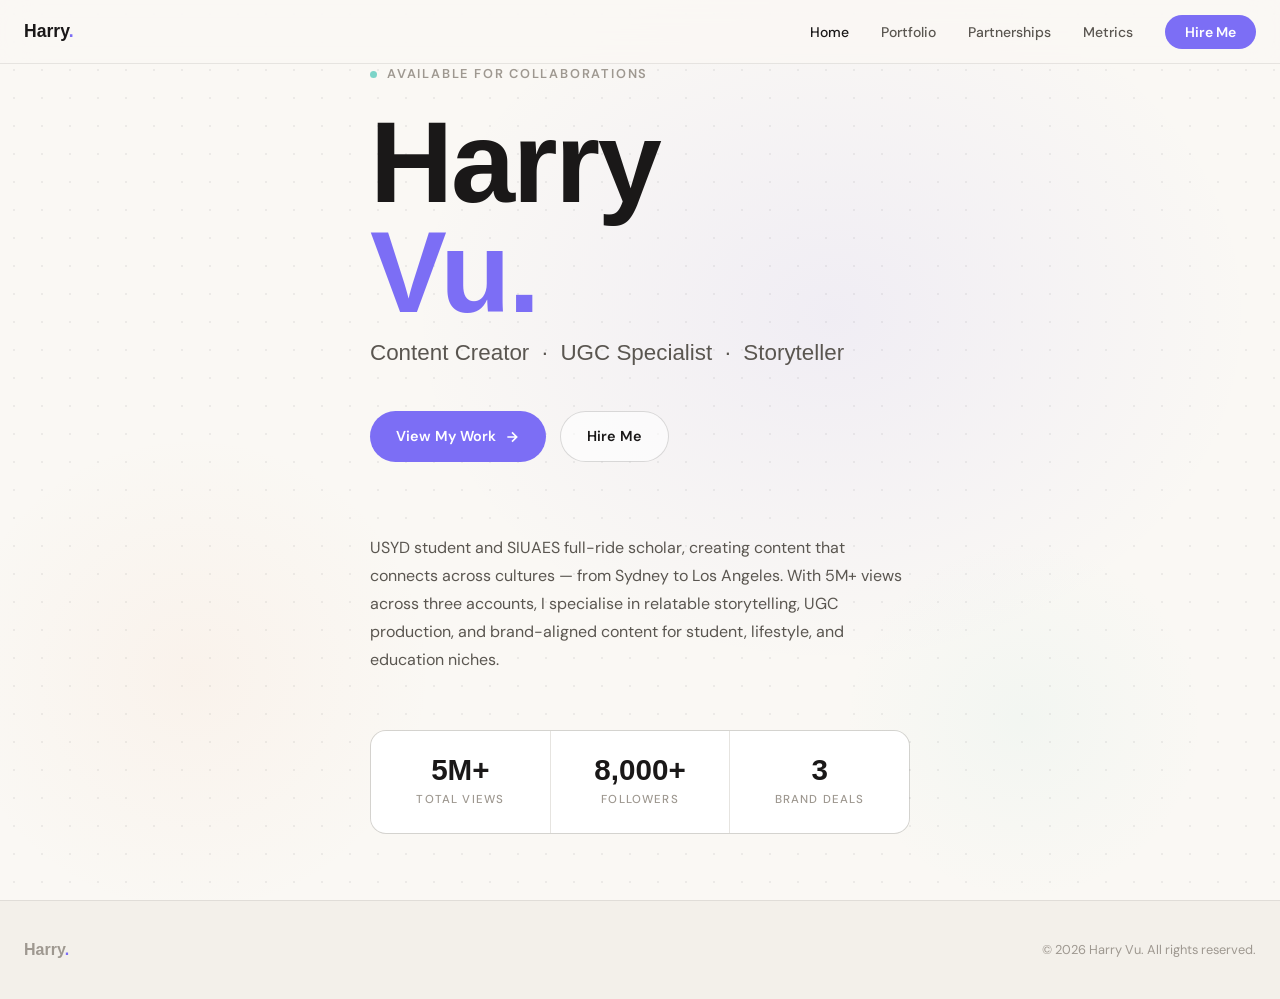
==== index.html @ 02a5958e "Update viewport meta tag for maximum scale" ====
<!DOCTYPE html>
<html lang="en">
<head>
  <meta charset="UTF-8" />
  <meta name="viewport" content="width=device-width, initial-scale=1.0, maximum-scale=1.0" />
  <title>Harry Vu — Content Creator & UGC Specialist</title>
  <meta name="description" content="Harry Vu: TikTok content creator, UGC specialist, and student-oriented community builder with 5M+ views." />
  <link rel="stylesheet" href="styles.css" />
</head>
<body>
  <nav class="nav">
    <div class="nav__inner">
      <a href="index.html" class="nav__logo">Harry<span>.</span></a>
      <ul class="nav__links">
        <li><a href="index.html">Home</a></li>
        <li><a href="portfolio.html">Portfolio</a></li>
        <li><a href="partnerships.html">Partnerships</a></li>
        <li><a href="metrics.html">Metrics</a></li>
        <li><a href="contact.html" class="nav__cta">Hire Me</a></li>
      </ul>
      <button class="nav__hamburger" aria-label="Menu"><span></span><span></span><span></span></button>
    </div>
  </nav>
  <div class="nav__mobile">
    <a href="index.html">Home</a><a href="portfolio.html">Portfolio</a>
    <a href="partnerships.html">Partnerships</a><a href="metrics.html">Metrics</a>
    <a href="contact.html">Hire Me →</a>
  </div>

  <section class="hero">
    <div class="hero__bg"></div>
    <div class="hero__content">
      <div class="hero__eyebrow fade-in">
        <span class="hero__eyebrow-dot"></span>
        Available for collaborations
      </div>
      <h1 class="hero__name fade-in delay-1">Harry<br><span>Vu.</span></h1>
      <p class="hero__tagline fade-in delay-2">Content Creator &nbsp;·&nbsp; UGC Specialist &nbsp;·&nbsp; Storyteller</p>
      <div class="hero__actions fade-in delay-3">
        <a href="portfolio.html" class="btn btn--primary">
          View My Work
          <svg width="16" height="16" viewBox="0 0 24 24" fill="none" stroke="currentColor" stroke-width="2.5"><path d="M5 12h14M12 5l7 7-7 7"/></svg>
        </a>
        <a href="contact.html" class="btn btn--ghost">Hire Me</a>
      </div>
      <p class="hero__bio fade-in delay-4">
        USYD student and SIUAES full-ride scholar, creating content that connects across cultures — from Sydney to Los Angeles. With 5M+ views across three accounts, I specialise in relatable storytelling, UGC production, and brand-aligned content for student, lifestyle, and education niches.
      </p>
      <div class="stats-strip fade-in delay-4">
        <div class="stat">
          <div class="stat__number" data-count="5" data-suffix="M+">5M+</div>
          <div class="stat__label">Total Views</div>
        </div>
        <div class="stat">
          <div class="stat__number" data-count="8000" data-suffix="+">8,000+</div>
          <div class="stat__label">Followers</div>
        </div>
        <div class="stat">
          <div class="stat__number" data-count="3" data-suffix="">3</div>
          <div class="stat__label">Brand Deals</div>
        </div>
      </div>
    </div>
  </section>

  <footer>
    <div class="footer__inner">
      <span class="footer__logo">Harry<span>.</span></span>
      <span class="footer__copy">© <span id="yr"></span> Harry Vu. All rights reserved.</span>
    </div>
  </footer>
  <script src="main.js"></script>
  <script>document.getElementById('yr').textContent = new Date().getFullYear();</script>
</body>
</html>
---- styles.css ----
/* ============================================
   HARRY VU PORTFOLIO — styles.css v2
   Light beige / pastel theme
   ============================================ */
@import url('https://fonts.googleapis.com/css2?family=Clash+Display:wght@400;500;600;700&family=DM+Sans:ital,wght@0,300;0,400;0,500;1,300&display=swap');

:root {
  --bg:           #faf8f4;
  --bg-2:         #f3f0ea;
  --bg-3:         #edeae2;
  --border:       rgba(0,0,0,0.08);
  --border-mid:   rgba(0,0,0,0.14);
  --accent:       #7c6ef5;
  --accent-dim:   rgba(124,110,245,0.10);
  --accent-2:     #f5a97c;
  --accent-3:     #7cd4c8;
  --text:         #1a1818;
  --text-mid:     #5a5650;
  --text-dim:     #9e9890;
  --white:        #ffffff;
  --font-display: 'Clash Display', sans-serif;
  --font-body:    'DM Sans', sans-serif;
  --nav-h:        64px;
  --max-w:        1400px;
  --section-py:   80px;
}

*, *::before, *::after { box-sizing: border-box; margin: 0; padding: 0; }
html { scroll-behavior: smooth; }
body {
  background: var(--bg);
  color: var(--text);
  font-family: var(--font-body);
  font-size: 17px;
  line-height: 1.6;
  -webkit-font-smoothing: antialiased;
}
img { display: block; max-width: 100%; }
a { color: inherit; text-decoration: none; }
button { cursor: pointer; border: none; background: none; font-family: inherit; }

/* NAV */
.nav {
  position: fixed; top: 0; left: 0; right: 0;
  height: var(--nav-h);
  background: rgba(250,248,244,0.88);
  backdrop-filter: blur(16px);
  -webkit-backdrop-filter: blur(16px);
  border-bottom: 1px solid var(--border);
  display: flex; align-items: center;
  z-index: 1000;
}
.nav__inner {
  width: 100%; max-width: var(--max-w);
  margin: 0 auto; padding: 0 24px;
  display: flex; align-items: center; justify-content: space-between;
}
.nav__logo { font-family: var(--font-display); font-weight: 700; font-size: 1.1rem; color: var(--text); }
.nav__logo span { color: var(--accent); }
.nav__links { display: flex; align-items: center; gap: 32px; list-style: none; }
.nav__links a { font-size: 0.875rem; font-weight: 500; color: var(--text-mid); transition: color 0.2s; }
.nav__links a:hover, .nav__links a.active { color: var(--text); }
.nav__cta {
  background: var(--accent) !important; color: var(--white) !important;
  padding: 8px 20px; border-radius: 100px; font-weight: 600 !important; font-size: 0.875rem;
  transition: opacity 0.2s !important;
}
.nav__cta:hover { opacity: 0.85; }
.nav__hamburger { display: none; flex-direction: column; gap: 5px; padding: 4px; }
.nav__hamburger span { display: block; width: 22px; height: 2px; background: var(--text); border-radius: 2px; transition: 0.3s; }
.nav__mobile {
  display: none; position: fixed; top: var(--nav-h); left: 0; right: 0;
  background: var(--bg-2); border-bottom: 1px solid var(--border);
  padding: 20px 24px; flex-direction: column; gap: 16px; z-index: 999;
}
.nav__mobile.open { display: flex; }
.nav__mobile a { font-size: 1rem; font-weight: 500; color: var(--text-mid); padding: 6px 0; border-bottom: 1px solid var(--border); }
.nav__mobile a:last-child { border-bottom: none; }

/* UTILITIES */
.container { max-width: var(--max-w); margin: 0 auto; padding: 0 24px; }
.section { padding: var(--section-py) 0; }
.section--alt { background: var(--bg-2); }
.label {
  display: inline-flex; align-items: center; gap: 8px;
  font-size: 0.75rem; font-weight: 600; letter-spacing: 0.12em; text-transform: uppercase;
  color: var(--accent); margin-bottom: 16px;
}
.label::before { content: ''; display: block; width: 20px; height: 1px; background: var(--accent); }
.section-title { font-family: var(--font-display); font-size: clamp(2rem,4vw,3rem); font-weight: 700; line-height: 1.1; color: var(--text); margin-bottom: 16px; }
.section-sub { font-size: 1rem; color: var(--text-mid); max-width: 540px; margin-bottom: 56px; }
.fade-in { opacity: 0; transform: translateY(24px); transition: opacity 0.55s ease, transform 0.55s ease; }
.fade-in.visible { opacity: 1; transform: translateY(0); }
.fade-in.delay-1 { transition-delay: 0.1s; }
.fade-in.delay-2 { transition-delay: 0.2s; }
.fade-in.delay-3 { transition-delay: 0.3s; }
.fade-in.delay-4 { transition-delay: 0.4s; }

/* HERO */
.hero { min-height: 100vh; display: flex; flex-direction: column; justify-content: flex-start; padding-top: var(--nav-h); position: relative; overflow: hidden; }
.hero__bg {
  position: absolute; inset: 0; pointer-events: none;
  background:
    radial-gradient(ellipse 600px 500px at 65% 35%, rgba(124,110,245,0.08) 0%, transparent 70%),
    radial-gradient(ellipse 400px 400px at 15% 75%, rgba(245,169,124,0.07) 0%, transparent 60%),
    radial-gradient(ellipse 300px 300px at 80% 80%, rgba(124,212,200,0.06) 0%, transparent 60%);
}
.hero__bg::after {
  content: ''; position: absolute; inset: 0;
  background-image: radial-gradient(circle, rgba(0,0,0,0.055) 1px, transparent 1px);
  background-size: 28px 28px;
}
.hero__content { position: relative; z-index: 1; max-width: var(--max-w); margin: 0 auto; padding: 0 24px; }
.hero__eyebrow { display: flex; align-items: center; gap: 10px; font-size: 0.8rem; font-weight: 600; letter-spacing: 0.14em; text-transform: uppercase; color: var(--text-dim); margin-bottom: 24px; }
.hero__eyebrow-dot { width: 7px; height: 7px; border-radius: 50%; background: var(--accent-3); animation: pulse 2s ease-in-out infinite; }
@keyframes pulse { 0%,100%{box-shadow:0 0 0 0 rgba(124,212,200,0.5)} 50%{box-shadow:0 0 0 8px rgba(124,212,200,0)} }
.hero__name { font-family: var(--font-display); font-size: clamp(3.5rem,9vw,8rem); font-weight: 700; line-height: 0.95; color: var(--text); letter-spacing: -0.02em; margin-bottom: 8px; }
.hero__name span { color: var(--accent); }
.hero__tagline { font-family: var(--font-display); font-size: clamp(1rem,2.5vw,1.4rem); font-weight: 400; color: var(--text-mid); margin-bottom: 40px; }
.hero__actions { display: flex; flex-wrap: wrap; gap: 14px; margin-bottom: 72px; }
.btn { display: inline-flex; align-items: center; gap: 8px; padding: 13px 26px; border-radius: 100px; font-size: 0.9rem; font-weight: 600; transition: all 0.2s; }
.btn--primary { background: var(--accent); color: var(--white); }
.btn--primary:hover { opacity: 0.88; transform: translateY(-1px); }
.btn--ghost { border: 1.5px solid var(--border-mid); color: var(--text); background: rgba(255,255,255,0.6); }
.btn--ghost:hover { border-color: var(--accent); color: var(--accent); background: var(--accent-dim); }
.hero__bio { max-width: 540px; font-size: 1rem; color: var(--text-mid); line-height: 1.75; margin-bottom: 56px; }
.stats-strip { display: flex; flex-wrap: wrap; gap: 1px; background: var(--border); border: 1px solid var(--border); border-radius: 16px; overflow: hidden; max-width: 580px; }
.stat { flex: 1; min-width: 140px; background: var(--white); padding: 24px 28px; text-align: center; }
.stat__number { font-family: var(--font-display); font-size: 1.85rem; font-weight: 700; color: var(--text); line-height: 1; margin-bottom: 6px; }
.stat__label { font-size: 0.72rem; font-weight: 500; text-transform: uppercase; letter-spacing: 0.1em; color: var(--text-dim); }

/* PORTFOLIO */
.filter-bar { margin-bottom: 40px; }
.filter-group { margin-bottom: 16px; }
.filter-group__label { font-size: 0.7rem; font-weight: 600; text-transform: uppercase; letter-spacing: 0.12em; color: var(--text-dim); margin-bottom: 10px; }
.filter-tabs { display: flex; flex-wrap: wrap; gap: 8px; }
.filter-tab { padding: 7px 16px; border-radius: 100px; font-size: 0.8rem; font-weight: 500; border: 1.5px solid var(--border-mid); color: var(--text-mid); background: var(--white); transition: all 0.2s; cursor: pointer; }
.filter-tab:hover { border-color: var(--accent); color: var(--accent); }
.filter-tab.active { background: var(--accent); color: var(--white); border-color: var(--accent); font-weight: 600; }
.video-grid { display: grid; grid-template-columns: repeat(auto-fill, minmax(200px, 1fr)); gap: 20px; }
.video-card { border-radius: 14px; overflow: hidden; border: 1px solid var(--border); background: var(--white); transition: transform 0.25s, box-shadow 0.25s; cursor: pointer; }
.video-card:hover { transform: translateY(-4px); box-shadow: 0 12px 32px rgba(0,0,0,0.09); }
.video-card__thumb { position: relative; padding-top: 177.78%; background: var(--bg-3); overflow: hidden; }
.video-card__thumb img { position: absolute; inset: 0; width: 100%; height: 100%; object-fit: cover; }
.video-card__thumb-placeholder { position: absolute; inset: 0; display: flex; flex-direction: column; align-items: center; justify-content: center; gap: 8px; background: linear-gradient(160deg, var(--bg-2) 0%, var(--bg-3) 100%); color: var(--text-dim); font-size: 0.75rem; text-align: center; padding: 16px; }
.video-card__thumb-placeholder svg { width: 28px; height: 28px; opacity: 0.3; }
.video-card__play { position: absolute; inset: 0; display: flex; align-items: center; justify-content: center; background: rgba(0,0,0,0); transition: background 0.2s; }
.video-card:hover .video-card__play { background: rgba(0,0,0,0.22); }
.video-card__play-btn { width: 44px; height: 44px; border-radius: 50%; background: rgba(255,255,255,0.95); display: flex; align-items: center; justify-content: center; opacity: 0; transform: scale(0.8); transition: opacity 0.2s, transform 0.2s; }
.video-card:hover .video-card__play-btn { opacity: 1; transform: scale(1); }
.video-card__play-btn svg { width: 16px; height: 16px; margin-left: 2px; }
.video-card__info { padding: 14px 14px 4px; }
.video-card__title { font-size: 0.875rem; font-weight: 600; color: var(--text); margin-bottom: 10px; line-height: 1.35; }
.video-card__tags { display: flex; flex-wrap: wrap; gap: 6px; }
.tag { font-size: 0.65rem; font-weight: 600; letter-spacing: 0.05em; text-transform: uppercase; padding: 3px 8px; border-radius: 100px; }
.tag--format { background: var(--accent-dim); color: var(--accent); }
.tag--niche { background: rgba(124,212,200,0.18); color: #2e7a72; }
.video-card__watch { display: block; margin: 12px 14px 14px; padding: 9px; border: 1.5px solid var(--border-mid); border-radius: 100px; font-size: 0.8rem; font-weight: 600; color: var(--text-mid); text-align: center; transition: all 0.2s; }
.video-card__watch:hover { border-color: var(--accent); color: var(--accent); background: var(--accent-dim); }

/* PARTNERSHIPS */
.partner-cards { display: grid; grid-template-columns: repeat(auto-fill, minmax(280px, 1fr)); gap: 20px; margin-bottom: 64px; }
.partner-card { background: var(--white); border: 1px solid var(--border); border-radius: 14px; padding: 28px; transition: box-shadow 0.2s; }
.partner-card:hover { box-shadow: 0 8px 24px rgba(0,0,0,0.07); }
.partner-card__logo { width: 60px; height: 60px; border-radius: 12px; background: var(--bg-2); border: 1px solid var(--border); display: flex; align-items: center; justify-content: center; margin-bottom: 20px; overflow: hidden; }
.partner-card__logo img { width: 100%; height: 100%; object-fit: contain; padding: 6px; }
.partner-card__name { font-family: var(--font-display); font-size: 1.15rem; font-weight: 700; color: var(--text); margin-bottom: 6px; }
.partner-card__type { font-size: 0.72rem; font-weight: 600; letter-spacing: 0.1em; text-transform: uppercase; color: var(--accent); margin-bottom: 12px; }
.partner-card__desc { font-size: 0.875rem; color: var(--text-mid); line-height: 1.6; }
.featured-partnership { border: 1.5px solid rgba(124,110,245,0.22); border-radius: 18px; background: linear-gradient(135deg, rgba(124,110,245,0.05) 0%, var(--white) 55%); padding: 48px; position: relative; overflow: hidden; }
.featured-partnership::before { content: ''; position: absolute; top: -80px; right: -80px; width: 300px; height: 300px; border-radius: 50%; background: radial-gradient(circle, rgba(245,169,124,0.1) 0%, transparent 70%); pointer-events: none; }
.featured-badge { display: inline-flex; align-items: center; gap: 6px; font-size: 0.7rem; font-weight: 700; letter-spacing: 0.12em; text-transform: uppercase; color: var(--accent); background: var(--accent-dim); border: 1px solid rgba(124,110,245,0.2); padding: 5px 14px; border-radius: 100px; margin-bottom: 24px; }
.featured-partnership__logo { width: 80px; height: 80px; border-radius: 16px; background: var(--bg-2); border: 1px solid var(--border); display: flex; align-items: center; justify-content: center; margin-bottom: 24px; overflow: hidden; }
.featured-partnership__logo img { width: 100%; height: 100%; object-fit: contain; padding: 8px; }
.featured-partnership__name { font-family: var(--font-display); font-size: 2rem; font-weight: 700; color: var(--text); margin-bottom: 6px; }
.featured-partnership__duration { font-size: 0.78rem; color: var(--text-dim); font-weight: 500; text-transform: uppercase; letter-spacing: 0.1em; margin-bottom: 20px; }
.featured-partnership__desc { font-size: 1rem; color: var(--text-mid); line-height: 1.72; max-width: 580px; margin-bottom: 36px; }
.featured-stats { display: flex; flex-wrap: wrap; gap: 16px; }
.featured-stat { background: var(--bg-2); border: 1px solid var(--border); border-radius: 12px; padding: 18px 24px; min-width: 140px; }
.featured-stat__val { font-family: var(--font-display); font-size: 1.5rem; font-weight: 700; color: var(--accent); margin-bottom: 4px; }
.featured-stat__label { font-size: 0.72rem; color: var(--text-dim); text-transform: uppercase; letter-spacing: 0.08em; }

/* METRICS */
.headline-stats { display: flex; flex-wrap: wrap; gap: 2px; background: var(--border); border: 1px solid var(--border); border-radius: 16px; overflow: hidden; margin-bottom: 56px; }
.headline-stat { flex: 1; min-width: 200px; background: var(--white); padding: 40px 36px; text-align: center; }
.headline-stat__num { font-family: var(--font-display); font-size: clamp(2.5rem,6vw,4.2rem); font-weight: 700; color: var(--text); line-height: 1; margin-bottom: 10px; }
.headline-stat__num.accent { color: var(--accent); }
.headline-stat__label { font-size: 0.78rem; font-weight: 500; text-transform: uppercase; letter-spacing: 0.12em; color: var(--text-dim); }
.metrics-grid { display: grid; grid-template-columns: repeat(auto-fill, minmax(220px, 1fr)); gap: 16px; margin-bottom: 56px; }
.metric-card { background: var(--white); border: 1px solid var(--border); border-radius: 14px; padding: 24px; }
.metric-card__icon { width: 36px; height: 36px; border-radius: 10px; background: var(--accent-dim); display: flex; align-items: center; justify-content: center; margin-bottom: 16px; font-size: 1rem; }
.metric-card__val { font-family: var(--font-display); font-size: 1.45rem; font-weight: 700; color: var(--text); margin-bottom: 4px; }
.metric-card__label { font-size: 0.78rem; color: var(--text-dim); text-transform: uppercase; letter-spacing: 0.08em; }
.perf-title { font-family: var(--font-display); font-size: 1.2rem; font-weight: 700; color: var(--text); margin-bottom: 28px; }
.perf-bars { display: flex; flex-direction: column; gap: 20px; }
.perf-bar-row { display: grid; grid-template-columns: 180px 1fr 60px; align-items: center; gap: 16px; }
.perf-bar-label { font-size: 0.875rem; color: var(--text-mid); font-weight: 500; }
.perf-bar-track { height: 7px; background: var(--bg-3); border-radius: 100px; overflow: hidden; }
.perf-bar-fill { height: 100%; background: linear-gradient(90deg, var(--accent), var(--accent-3)); border-radius: 100px; width: 0; transition: width 1s cubic-bezier(0.4,0,0.2,1); }
.perf-bar-pct { font-size: 0.8rem; font-weight: 600; color: var(--text-mid); text-align: right; }

/* CONTACT */
.contact-grid { display: grid; grid-template-columns: 1fr 1fr; gap: 80px; align-items: start; }
.contact-cta { font-size: 1rem; color: var(--text-mid); line-height: 1.7; margin-bottom: 40px; }
.contact-links { display: flex; flex-direction: column; gap: 12px; }
.contact-link { display: flex; align-items: center; gap: 14px; padding: 16px 20px; border: 1px solid var(--border); border-radius: 12px; background: var(--white); transition: box-shadow 0.2s, border-color 0.2s; }
.contact-link:hover { border-color: var(--accent); box-shadow: 0 4px 16px rgba(124,110,245,0.1); }
.contact-link__icon { width: 36px; height: 36px; border-radius: 10px; background: var(--accent-dim); display: flex; align-items: center; justify-content: center; flex-shrink: 0; font-size: 1rem; }
.contact-link__text { flex: 1; }
.contact-link__platform { font-size: 0.7rem; font-weight: 600; text-transform: uppercase; letter-spacing: 0.1em; color: var(--text-dim); margin-bottom: 2px; }
.contact-link__value { font-size: 0.875rem; font-weight: 500; color: var(--text); }
.contact-link__arrow { color: var(--text-dim); font-size: 1rem; }
.contact-form { display: flex; flex-direction: column; gap: 16px; }
.form-field { display: flex; flex-direction: column; gap: 6px; }
.form-field label { font-size: 0.72rem; font-weight: 600; text-transform: uppercase; letter-spacing: 0.1em; color: var(--text-dim); }
.form-field input, .form-field textarea { background: var(--white); border: 1.5px solid var(--border-mid); border-radius: 10px; padding: 12px 16px; font-family: var(--font-body); font-size: 0.9rem; color: var(--text); transition: border-color 0.2s, box-shadow 0.2s; resize: none; outline: none; }
.form-field input::placeholder, .form-field textarea::placeholder { color: var(--text-dim); }
.form-field input:focus, .form-field textarea:focus { border-color: var(--accent); box-shadow: 0 0 0 3px var(--accent-dim); }
.form-field textarea { height: 130px; }
.form-submit { padding: 14px 28px; background: var(--accent); color: var(--white); border-radius: 100px; font-size: 0.9rem; font-weight: 700; transition: opacity 0.2s, transform 0.2s; }
.form-submit:hover { opacity: 0.88; transform: translateY(-1px); }
.form-success { display: none; background: rgba(124,212,200,0.15); border: 1px solid rgba(124,212,200,0.4); border-radius: 10px; padding: 14px 18px; font-size: 0.875rem; color: #2a7a72; font-weight: 500; }
.form-success.visible { display: block; }

/* FOOTER */
footer { background: var(--bg-2); border-top: 1px solid var(--border); padding: 36px 0; }
.footer__inner { max-width: var(--max-w); margin: 0 auto; padding: 0 24px; display: flex; align-items: center; justify-content: space-between; flex-wrap: wrap; gap: 16px; }
.footer__logo { font-family: var(--font-display); font-size: 1rem; font-weight: 700; color: var(--text-dim); }
.footer__logo span { color: var(--accent); }
.footer__copy { font-size: 0.8rem; color: var(--text-dim); }

/* RESPONSIVE */
@media (max-width: 768px) {
  :root { --section-py: 60px; }
  .nav__links { display: none; }
  .nav__hamburger { display: flex; }
  .hero__name { font-size: clamp(2.8rem,14vw,5rem); }
  .stats-strip { max-width: 100%; }
  .stat { min-width: 0; padding: 18px 16px; }
  .stat__number { font-size: 1.5rem; }
  .contact-grid { grid-template-columns: 1fr; gap: 48px; }
  .perf-bar-row { grid-template-columns: 1fr; gap: 8px; }
  .featured-partnership { padding: 28px 22px; }
  .headline-stat { min-width: 160px; padding: 28px 20px; }
  .footer__inner { flex-direction: column; text-align: center; }
}
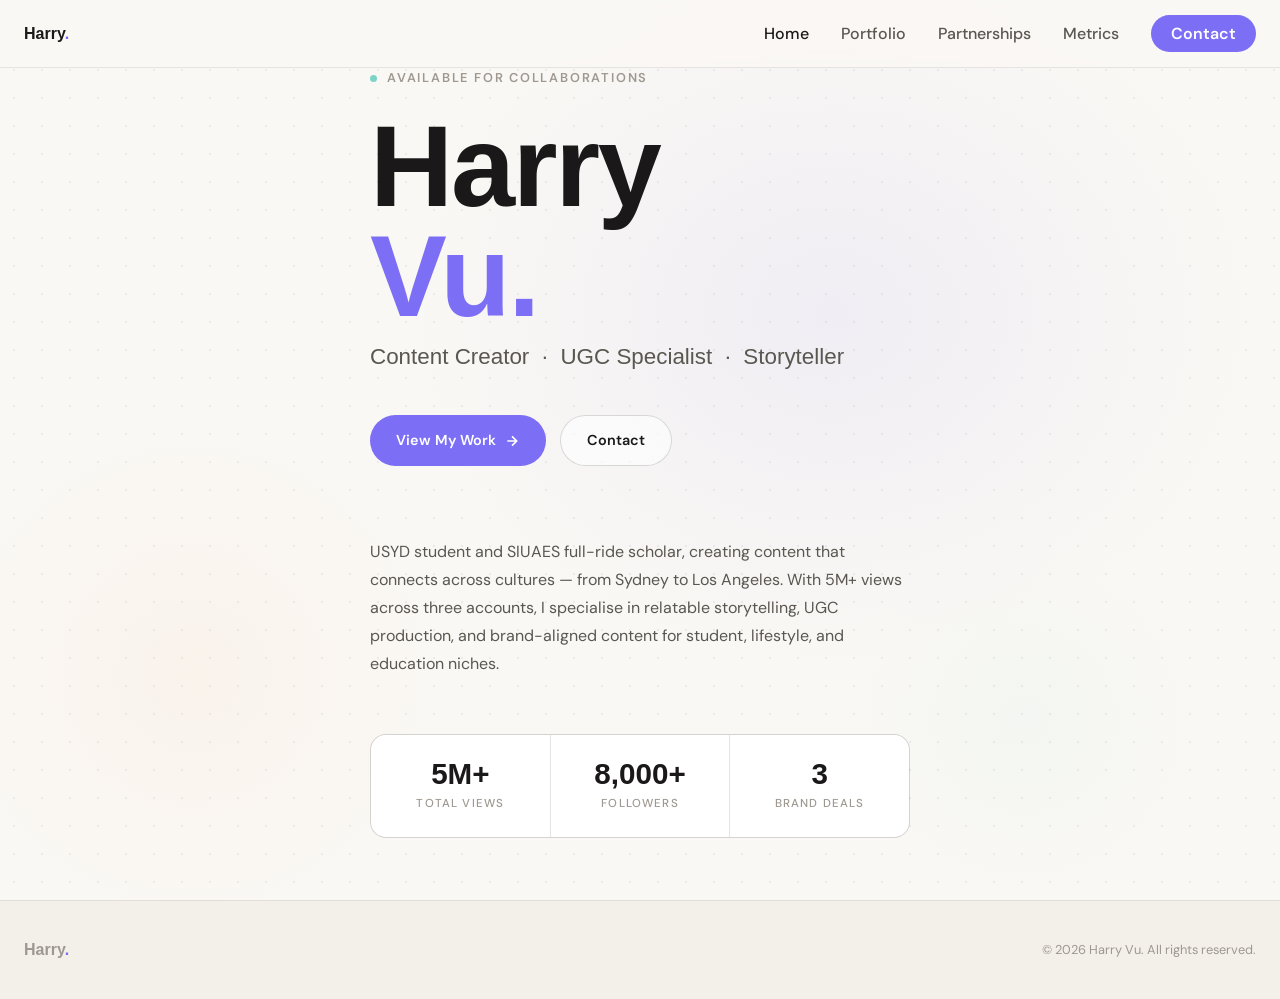
==== commit 0454b52f: "Add files via upload" ====
--- a/index.html
+++ b/index.html
@@ -2,7 +2,7 @@
 <html lang="en">
 <head>
   <meta charset="UTF-8" />
-  <meta name="viewport" content="width=device-width, initial-scale=1.0, maximum-scale=1.0" />
+  <meta name="viewport" content="width=device-width, initial-scale=1.0" />
   <title>Harry Vu — Content Creator & UGC Specialist</title>
   <meta name="description" content="Harry Vu: TikTok content creator, UGC specialist, and student-oriented community builder with 5M+ views." />
   <link rel="stylesheet" href="styles.css" />
@@ -16,7 +16,7 @@
         <li><a href="portfolio.html">Portfolio</a></li>
         <li><a href="partnerships.html">Partnerships</a></li>
         <li><a href="metrics.html">Metrics</a></li>
-        <li><a href="contact.html" class="nav__cta">Hire Me</a></li>
+        <li><a href="contact.html" class="nav__cta">Contact</a></li>
       </ul>
       <button class="nav__hamburger" aria-label="Menu"><span></span><span></span><span></span></button>
     </div>
@@ -24,7 +24,7 @@
   <div class="nav__mobile">
     <a href="index.html">Home</a><a href="portfolio.html">Portfolio</a>
     <a href="partnerships.html">Partnerships</a><a href="metrics.html">Metrics</a>
-    <a href="contact.html">Hire Me →</a>
+    <a href="contact.html">Contact →</a>
   </div>
 
   <section class="hero">
@@ -41,7 +41,7 @@
           View My Work
           <svg width="16" height="16" viewBox="0 0 24 24" fill="none" stroke="currentColor" stroke-width="2.5"><path d="M5 12h14M12 5l7 7-7 7"/></svg>
         </a>
-        <a href="contact.html" class="btn btn--ghost">Hire Me</a>
+        <a href="contact.html" class="btn btn--ghost">Contact</a>
       </div>
       <p class="hero__bio fade-in delay-4">
         USYD student and SIUAES full-ride scholar, creating content that connects across cultures — from Sydney to Los Angeles. With 5M+ views across three accounts, I specialise in relatable storytelling, UGC production, and brand-aligned content for student, lifestyle, and education niches.
--- a/styles.css
+++ b/styles.css
@@ -20,8 +20,8 @@
   --white:        #ffffff;
   --font-display: 'Clash Display', sans-serif;
   --font-body:    'DM Sans', sans-serif;
-  --nav-h:        64px;
-  --max-w:        1400px;
+  --nav-h:        68px;
+  --max-w:        1600px;
   --section-py:   80px;
 }
 
@@ -55,14 +55,14 @@
   margin: 0 auto; padding: 0 24px;
   display: flex; align-items: center; justify-content: space-between;
 }
-.nav__logo { font-family: var(--font-display); font-weight: 700; font-size: 1.1rem; color: var(--text); }
+.nav__logo { font-family: var(--font-display); font-weight: 700; font-size: 1rem; color: var(--text); }
 .nav__logo span { color: var(--accent); }
 .nav__links { display: flex; align-items: center; gap: 32px; list-style: none; }
-.nav__links a { font-size: 0.875rem; font-weight: 500; color: var(--text-mid); transition: color 0.2s; }
+.nav__links a { font-size: 1rem; font-weight: 500; color: var(--text-mid); transition: color 0.2s; }
 .nav__links a:hover, .nav__links a.active { color: var(--text); }
 .nav__cta {
   background: var(--accent) !important; color: var(--white) !important;
-  padding: 8px 20px; border-radius: 100px; font-weight: 600 !important; font-size: 0.875rem;
+  padding: 8px 20px; border-radius: 100px; font-weight: 600 !important; font-size: 1rem;
   transition: opacity 0.2s !important;
 }
 .nav__cta:hover { opacity: 0.85; }
@@ -78,7 +78,7 @@
 .nav__mobile a:last-child { border-bottom: none; }
 
 /* UTILITIES */
-.container { max-width: var(--max-w); margin: 0 auto; padding: 0 24px; }
+.container { max-width: var(--max-w); margin: 0 auto; padding: 0 48px; }
 .section { padding: var(--section-py) 0; }
 .section--alt { background: var(--bg-2); }
 .label {
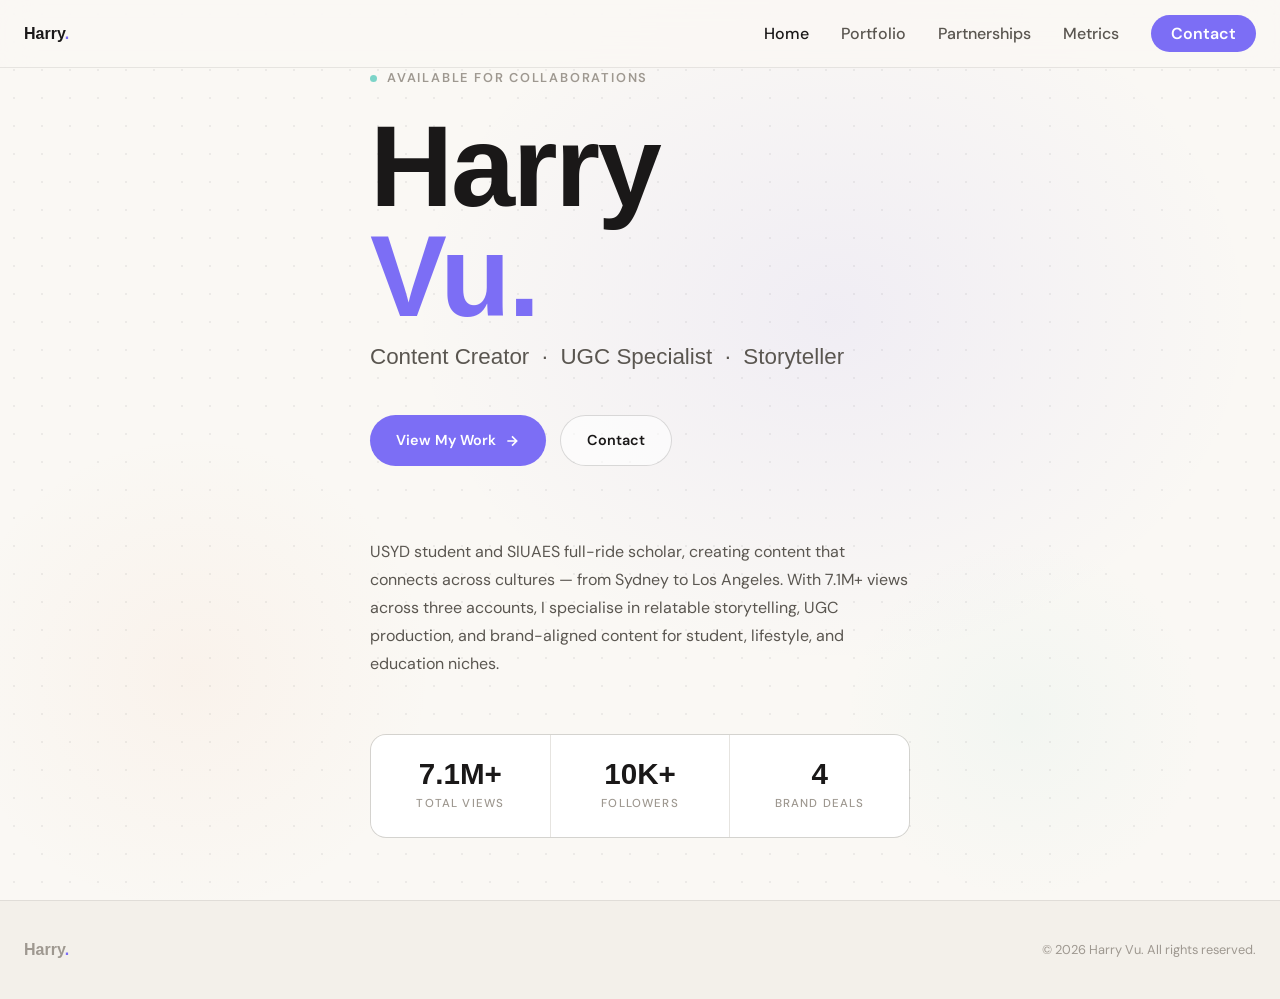
==== commit d20ec46f: "Add files via upload" ====
--- a/index.html
+++ b/index.html
@@ -44,19 +44,19 @@
         <a href="contact.html" class="btn btn--ghost">Contact</a>
       </div>
       <p class="hero__bio fade-in delay-4">
-        USYD student and SIUAES full-ride scholar, creating content that connects across cultures — from Sydney to Los Angeles. With 5M+ views across three accounts, I specialise in relatable storytelling, UGC production, and brand-aligned content for student, lifestyle, and education niches.
+        USYD student and SIUAES full-ride scholar, creating content that connects across cultures — from Sydney to Los Angeles. With 7.1M+ views across three accounts, I specialise in relatable storytelling, UGC production, and brand-aligned content for student, lifestyle, and education niches.
       </p>
       <div class="stats-strip fade-in delay-4">
         <div class="stat">
-          <div class="stat__number" data-count="5" data-suffix="M+">5M+</div>
+          <div class="stat__number" data-count="7.1" data-suffix="M+">7.1M+</div>
           <div class="stat__label">Total Views</div>
         </div>
         <div class="stat">
-          <div class="stat__number" data-count="8000" data-suffix="+">8,000+</div>
+          <div class="stat__number" data-count="10" data-suffix="K+">10K+</div>
           <div class="stat__label">Followers</div>
         </div>
         <div class="stat">
-          <div class="stat__number" data-count="3" data-suffix="">3</div>
+          <div class="stat__number" data-count="4" data-suffix="">4</div>
           <div class="stat__label">Brand Deals</div>
         </div>
       </div>
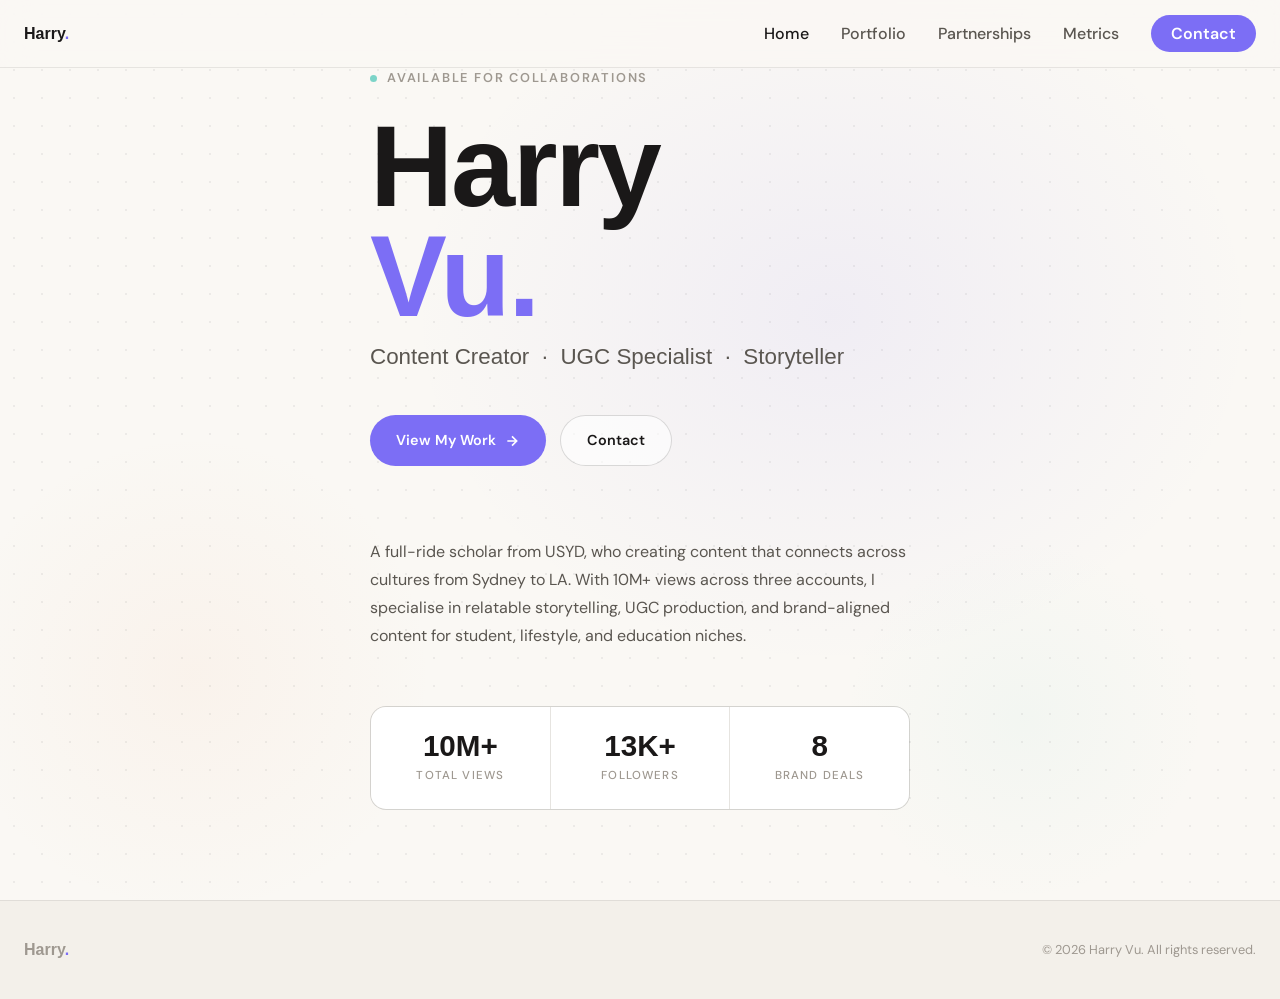
==== commit 09308d9e: "Revise bio and update view, follower, and deal counts Updated bio and statistics to reflect new achi" ====
--- a/index.html
+++ b/index.html
@@ -44,19 +44,19 @@
         <a href="contact.html" class="btn btn--ghost">Contact</a>
       </div>
       <p class="hero__bio fade-in delay-4">
-        USYD student and SIUAES full-ride scholar, creating content that connects across cultures — from Sydney to Los Angeles. With 7.1M+ views across three accounts, I specialise in relatable storytelling, UGC production, and brand-aligned content for student, lifestyle, and education niches.
+        A full-ride scholar from USYD, who creating content that connects across cultures from Sydney to LA. With 10M+ views across three accounts, I specialise in relatable storytelling, UGC production, and brand-aligned content for student, lifestyle, and education niches.
       </p>
       <div class="stats-strip fade-in delay-4">
         <div class="stat">
-          <div class="stat__number" data-count="7.1" data-suffix="M+">7.1M+</div>
+          <div class="stat__number" data-count="10" data-suffix="M+">10M+</div>
           <div class="stat__label">Total Views</div>
         </div>
         <div class="stat">
-          <div class="stat__number" data-count="10" data-suffix="K+">10K+</div>
+          <div class="stat__number" data-count="13" data-suffix="K+">13K+</div>
           <div class="stat__label">Followers</div>
         </div>
         <div class="stat">
-          <div class="stat__number" data-count="4" data-suffix="">4</div>
+          <div class="stat__number" data-count="8" data-suffix="">4</div>
           <div class="stat__label">Brand Deals</div>
         </div>
       </div>
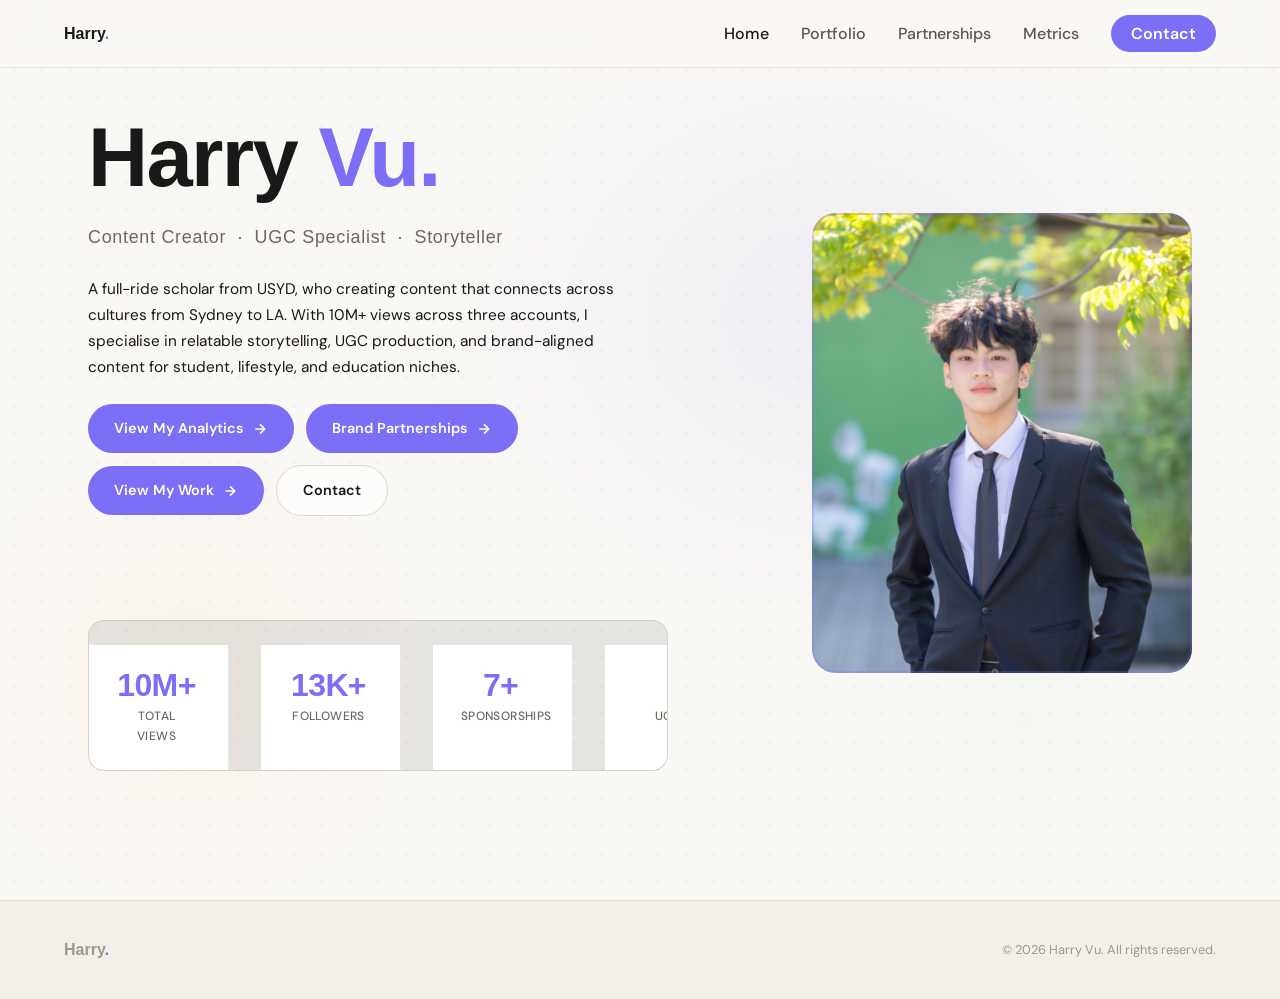
==== commit 4ea25a37: "Add files via upload" ====
--- a/index.html
+++ b/index.html
@@ -1,51 +1,302 @@
 <!DOCTYPE html>
 <html lang="en">
 <head>
-  <meta charset="UTF-8" />
-  <meta name="viewport" content="width=device-width, initial-scale=1.0" />
-  <title>Harry Vu — Content Creator & UGC Specialist</title>
-  <meta name="description" content="Harry Vu: TikTok content creator, UGC specialist, and student-oriented community builder with 5M+ views." />
-  <link rel="stylesheet" href="styles.css" />
+<meta charset="UTF-8" />
+<meta name="viewport" content="width=device-width, initial-scale=1.0" />
+<title>Harry Vu — Content Creator & UGC Specialist</title>
+<meta name="description" content="Harry Vu: TikTok & Instagram content creator, UGC specialist, and student-oriented community builder with 10M+ views." />
+<link rel="stylesheet" href="styles.css" />
+<style>
+  /* ─── LAYOUT OVERRIDES: wider, breathes horizontally ─── */
+  :root {
+    --max-w: 1280px;
+    --hero-pad: 0 5vw;
+  }
+
+  .nav__inner {
+    max-width: var(--max-w);
+    padding: 0 5vw;
+  }
+
+  /* ─── HERO: two-column split ─── */
+  .hero {
+    min-height: 100svh;
+    display: flex;
+    align-items: center;
+    padding: calc(var(--nav-h) + 3rem) 5vw 4rem;
+    box-sizing: border-box;
+  }
+
+  .hero__content {
+    max-width: var(--max-w);
+    margin: 0 auto;
+    width: 100%;
+    display: grid;
+    grid-template-columns: 1fr 420px;
+    grid-template-rows: auto;
+    column-gap: 6rem;
+    align-items: center;
+  }
+
+  /* Left column spans all rows */
+  .hero__left {
+    display: flex;
+    flex-direction: column;
+    gap: 1.5rem;
+  }
+
+  /* Right column: photo */
+  .hero__photo-col {
+    grid-row: 1 / span 4;
+    grid-column: 2;
+    display: flex;
+    align-items: center;
+    justify-content: flex-end;
+  }
+
+  .hero__photo-wrap {
+    position: relative;
+    width: 380px;
+    height: 460px;
+    border-radius: 24px;
+    overflow: hidden;
+    flex-shrink: 0;
+  }
+
+  .hero__photo-wrap img {
+    width: 100%;
+    height: 100%;
+    object-fit: cover;
+    object-position: top center;
+    display: block;
+  }
+
+  /* Subtle accent border glow */
+  .hero__photo-wrap::after {
+    content: '';
+    position: absolute;
+    inset: 0;
+    border-radius: 24px;
+    box-shadow: inset 0 0 0 2px rgba(124,110,245,0.25);
+    pointer-events: none;
+  }
+
+  /* Decorative accent blob behind photo */
+  .hero__photo-blob {
+    position: absolute;
+    width: 320px;
+    height: 320px;
+    background: radial-gradient(circle, rgba(124,110,245,0.18) 0%, transparent 70%);
+    border-radius: 50%;
+    top: 50%;
+    left: 50%;
+    transform: translate(-60%, -50%);
+    z-index: -1;
+    pointer-events: none;
+  }
+
+  /* ─── NAME ─── */
+  .hero__name {
+    font-size: clamp(3.8rem, 6.5vw, 7rem);
+    line-height: 1;
+    margin: 0;
+    white-space: nowrap;
+  }
+
+  .hero__name span {
+    color: var(--accent);
+  }
+
+  /* ─── TAGLINE ─── */
+  .hero__tagline {
+    font-size: clamp(0.95rem, 1.4vw, 1.15rem);
+    color: var(--text-muted, #6b6860);
+    letter-spacing: 0.04em;
+    margin: 0;
+  }
+
+  /* ─── BIO ─── */
+  .hero__bio {
+    font-size: clamp(0.9rem, 1.2vw, 1.05rem);
+    line-height: 1.7;
+    max-width: 560px;
+    color: var(--text);
+    opacity: 0.85;
+    margin: 0;
+  }
+
+  /* ─── ACTION BUTTONS ─── */
+  .hero__actions {
+    display: flex;
+    flex-wrap: wrap;
+    gap: 0.75rem;
+    align-items: center;
+  }
+
+  .hero__actions .btn {
+    white-space: nowrap;
+  }
+
+  /* ─── STATS STRIP: 4 items ─── */
+  .stats-strip {
+    display: flex;
+    gap: 0;
+    flex-wrap: nowrap;
+    border-top: 1px solid rgba(26,24,24,0.1);
+    padding-top: 1.5rem;
+    margin-top: 0.5rem;
+  }
+
+  .stat {
+    flex: 1;
+    padding-right: 2rem;
+    border-right: 1px solid rgba(26,24,24,0.1);
+    margin-right: 2rem;
+  }
+
+  .stat:last-child {
+    border-right: none;
+    margin-right: 0;
+    padding-right: 0;
+  }
+
+  .stat__number {
+    font-family: 'Clash Display', sans-serif;
+    font-size: clamp(1.6rem, 2.5vw, 2.4rem);
+    font-weight: 700;
+    color: var(--accent);
+    line-height: 1;
+    letter-spacing: -0.02em;
+  }
+
+  .stat__label {
+    font-size: 0.75rem;
+    color: var(--text-muted, #6b6860);
+    margin-top: 0.35rem;
+    letter-spacing: 0.03em;
+    text-transform: uppercase;
+    font-weight: 500;
+  }
+
+  /* ─── RESPONSIVE: collapse to single column below 900px ─── */
+  @media (max-width: 900px) {
+    .hero {
+      padding: calc(var(--nav-h) + 2rem) 5vw 3rem;
+    }
+
+    .hero__content {
+      grid-template-columns: 1fr;
+      grid-template-rows: auto;
+    }
+
+    .hero__photo-col {
+      grid-row: auto;
+      grid-column: 1;
+      justify-content: center;
+      order: -1;
+      margin-bottom: 1.5rem;
+    }
+
+    .hero__photo-wrap {
+      width: 260px;
+      height: 320px;
+    }
+
+    .hero__name {
+      white-space: normal;
+    }
+
+    .stats-strip {
+      flex-wrap: wrap;
+      gap: 1.25rem;
+    }
+
+    .stat {
+      flex: 1 1 40%;
+      border-right: none;
+      margin-right: 0;
+      padding-right: 0;
+    }
+  }
+
+  @media (max-width: 540px) {
+    .hero__actions {
+      flex-direction: column;
+      align-items: flex-start;
+    }
+
+    .hero__actions .btn {
+      width: 100%;
+      text-align: center;
+      justify-content: center;
+    }
+  }
+
+  /* ─── FOOTER: wider ─── */
+  .footer__inner {
+    max-width: var(--max-w);
+    padding: 0 5vw;
+    margin: 0 auto;
+  }
+</style>
 </head>
 <body>
-  <nav class="nav">
-    <div class="nav__inner">
-      <a href="index.html" class="nav__logo">Harry<span>.</span></a>
-      <ul class="nav__links">
-        <li><a href="index.html">Home</a></li>
-        <li><a href="portfolio.html">Portfolio</a></li>
-        <li><a href="partnerships.html">Partnerships</a></li>
-        <li><a href="metrics.html">Metrics</a></li>
-        <li><a href="contact.html" class="nav__cta">Contact</a></li>
-      </ul>
-      <button class="nav__hamburger" aria-label="Menu"><span></span><span></span><span></span></button>
-    </div>
-  </nav>
-  <div class="nav__mobile">
-    <a href="index.html">Home</a><a href="portfolio.html">Portfolio</a>
-    <a href="partnerships.html">Partnerships</a><a href="metrics.html">Metrics</a>
-    <a href="contact.html">Contact →</a>
+
+<nav class="nav">
+  <div class="nav__inner">
+    <a href="index.html" class="nav__logo">Harry<span>.</span></a>
+    <ul class="nav__links">
+      <li><a href="index.html">Home</a></li>
+      <li><a href="portfolio.html">Portfolio</a></li>
+      <li><a href="partnerships.html">Partnerships</a></li>
+      <li><a href="metrics.html">Metrics</a></li>
+      <li><a href="contact.html" class="nav__cta">Contact</a></li>
+    </ul>
+    <button class="nav__hamburger" aria-label="Menu"><span></span><span></span><span></span></button>
   </div>
-
-  <section class="hero">
-    <div class="hero__bg"></div>
-    <div class="hero__content">
-      <div class="hero__eyebrow fade-in">
-        <span class="hero__eyebrow-dot"></span>
-        Available for collaborations
-      </div>
-      <h1 class="hero__name fade-in delay-1">Harry<br><span>Vu.</span></h1>
+</nav>
+
+<div class="nav__mobile">
+  <a href="index.html">Home</a>
+  <a href="portfolio.html">Portfolio</a>
+  <a href="partnerships.html">Partnerships</a>
+  <a href="metrics.html">Metrics</a>
+  <a href="contact.html">Contact →</a>
+</div>
+
+<section class="hero">
+  <div class="hero__bg"></div>
+
+  <div class="hero__content">
+
+    <!-- LEFT: all text content -->
+    <div class="hero__left">
+
+      <h1 class="hero__name fade-in delay-1">Harry <span>Vu.</span></h1>
+
       <p class="hero__tagline fade-in delay-2">Content Creator &nbsp;·&nbsp; UGC Specialist &nbsp;·&nbsp; Storyteller</p>
+
+      <p class="hero__bio fade-in delay-3">
+        A full-ride scholar from USYD, who creating content that connects across cultures from Sydney to LA. With 10M+ views across three accounts, I specialise in relatable storytelling, UGC production, and brand-aligned content for student, lifestyle, and education niches.
+      </p>
+
       <div class="hero__actions fade-in delay-3">
+        <a href="metrics.html" class="btn btn--primary">
+          View My Analytics
+          <svg width="16" height="16" viewBox="0 0 24 24" fill="none" stroke="currentColor" stroke-width="2.5"><path d="M5 12h14M12 5l7 7-7 7"/></svg>
+        </a>
+        <a href="partnerships.html" class="btn btn--primary">
+          Brand Partnerships
+          <svg width="16" height="16" viewBox="0 0 24 24" fill="none" stroke="currentColor" stroke-width="2.5"><path d="M5 12h14M12 5l7 7-7 7"/></svg>
+        </a>
         <a href="portfolio.html" class="btn btn--primary">
           View My Work
           <svg width="16" height="16" viewBox="0 0 24 24" fill="none" stroke="currentColor" stroke-width="2.5"><path d="M5 12h14M12 5l7 7-7 7"/></svg>
         </a>
         <a href="contact.html" class="btn btn--ghost">Contact</a>
       </div>
-      <p class="hero__bio fade-in delay-4">
-        A full-ride scholar from USYD, who creating content that connects across cultures from Sydney to LA. With 10M+ views across three accounts, I specialise in relatable storytelling, UGC production, and brand-aligned content for student, lifestyle, and education niches.
-      </p>
+
+      <!-- Stats: Total Views / Followers / Sponsorships / UGC Deals -->
       <div class="stats-strip fade-in delay-4">
         <div class="stat">
           <div class="stat__number" data-count="10" data-suffix="M+">10M+</div>
@@ -56,20 +307,38 @@
           <div class="stat__label">Followers</div>
         </div>
         <div class="stat">
-          <div class="stat__number" data-count="8" data-suffix="">4</div>
-          <div class="stat__label">Brand Deals</div>
+          <div class="stat__number" data-count="7" data-suffix="+">7+</div>
+          <div class="stat__label">Sponsorships</div>
+        </div>
+        <div class="stat">
+          <div class="stat__number" data-count="4" data-suffix="">4</div>
+          <div class="stat__label">UGC Deals</div>
+        </div>
+      </div>
+
+    </div><!-- /hero__left -->
+
+    <!-- RIGHT: photo -->
+    <div class="hero__photo-col fade-in delay-2">
+      <div style="position:relative;">
+        <div class="hero__photo-blob"></div>
+        <div class="hero__photo-wrap">
+          <img src="harry-photo.jpg" alt="Harry Vu" />
         </div>
       </div>
     </div>
-  </section>
-
-  <footer>
-    <div class="footer__inner">
-      <span class="footer__logo">Harry<span>.</span></span>
-      <span class="footer__copy">© <span id="yr"></span> Harry Vu. All rights reserved.</span>
-    </div>
-  </footer>
-  <script src="main.js"></script>
-  <script>document.getElementById('yr').textContent = new Date().getFullYear();</script>
+
+  </div><!-- /hero__content -->
+</section>
+
+<footer>
+  <div class="footer__inner">
+    <span class="footer__logo">Harry<span>.</span></span>
+    <span class="footer__copy">© <span id="yr"></span> Harry Vu. All rights reserved.</span>
+  </div>
+</footer>
+
+<script src="main.js"></script>
+<script>document.getElementById('yr').textContent = new Date().getFullYear();</script>
 </body>
 </html>
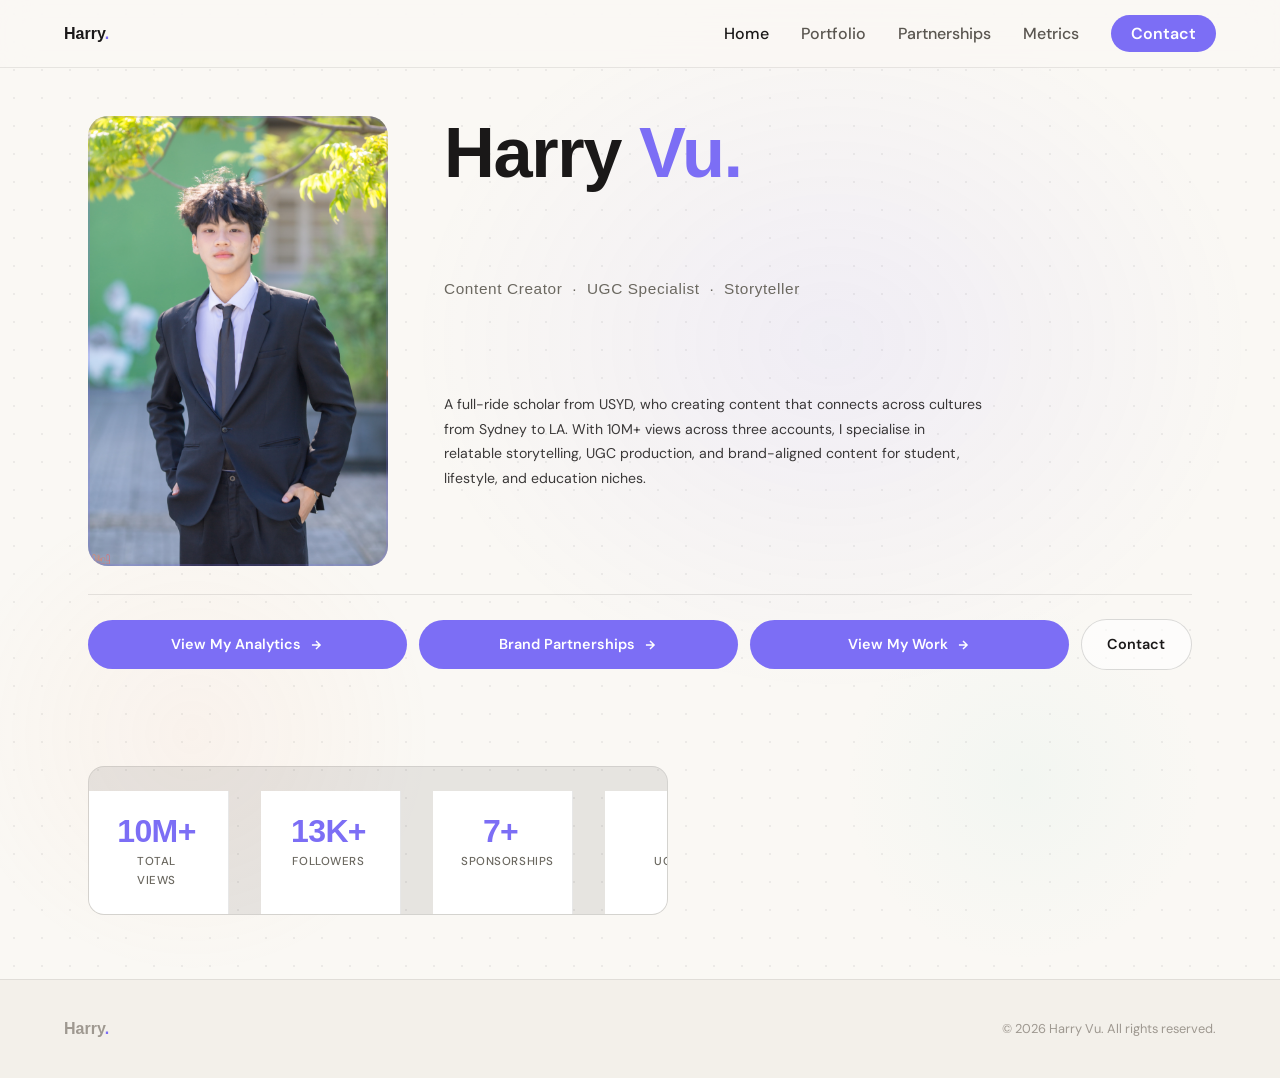
==== commit 0487ff53: "Add files via upload" ====
--- a/index.html
+++ b/index.html
@@ -7,10 +7,12 @@
 <meta name="description" content="Harry Vu: TikTok & Instagram content creator, UGC specialist, and student-oriented community builder with 10M+ views." />
 <link rel="stylesheet" href="styles.css" />
 <style>
-  /* ─── LAYOUT OVERRIDES: wider, breathes horizontally ─── */
+
+  /* ── Wide layout: use more of the screen ── */
   :root {
     --max-w: 1280px;
-    --hero-pad: 0 5vw;
+    --photo-w: 300px;
+    --col-gap: 3.5rem;
   }
 
   .nav__inner {
@@ -18,7 +20,7 @@
     padding: 0 5vw;
   }
 
-  /* ─── HERO: two-column split ─── */
+  /* ── Hero outer: full-height, centred ── */
   .hero {
     min-height: 100svh;
     display: flex;
@@ -27,40 +29,36 @@
     box-sizing: border-box;
   }
 
+  /* ── Hero content: CSS grid
+      Col 1 = photo (fixed width, rows 1-3 = name/tagline/bio)
+      Col 2 = text  (rows 1-3)
+      Row 4 = buttons  (spans both cols)
+      Row 5 = stats    (spans both cols)
+  ── */
   .hero__content {
     max-width: var(--max-w);
     margin: 0 auto;
     width: 100%;
     display: grid;
-    grid-template-columns: 1fr 420px;
-    grid-template-rows: auto;
-    column-gap: 6rem;
-    align-items: center;
-  }
-
-  /* Left column spans all rows */
-  .hero__left {
-    display: flex;
-    flex-direction: column;
-    gap: 1.5rem;
-  }
-
-  /* Right column: photo */
+    grid-template-columns: var(--photo-w) 1fr;
+    grid-template-rows: auto auto auto auto auto;
+    column-gap: var(--col-gap);
+    align-items: start;
+  }
+
+  /* ── Photo: left column, rows 1-3, height = those rows ── */
   .hero__photo-col {
-    grid-row: 1 / span 4;
-    grid-column: 2;
-    display: flex;
-    align-items: center;
-    justify-content: flex-end;
+    grid-column: 1;
+    grid-row: 1 / 4;           /* spans name → bio rows */
+    align-self: stretch;        /* stretches to match the text block height */
   }
 
   .hero__photo-wrap {
-    position: relative;
-    width: 380px;
-    height: 460px;
-    border-radius: 24px;
+    width: 100%;
+    height: 100%;
+    min-height: 240px;
+    border-radius: 20px;
     overflow: hidden;
-    flex-shrink: 0;
   }
 
   .hero__photo-wrap img {
@@ -71,80 +69,70 @@
     display: block;
   }
 
-  /* Subtle accent border glow */
   .hero__photo-wrap::after {
     content: '';
     position: absolute;
     inset: 0;
-    border-radius: 24px;
-    box-shadow: inset 0 0 0 2px rgba(124,110,245,0.25);
+    border-radius: 20px;
+    box-shadow: inset 0 0 0 2px rgba(124,110,245,0.2);
     pointer-events: none;
   }
 
-  /* Decorative accent blob behind photo */
-  .hero__photo-blob {
-    position: absolute;
-    width: 320px;
-    height: 320px;
-    background: radial-gradient(circle, rgba(124,110,245,0.18) 0%, transparent 70%);
-    border-radius: 50%;
-    top: 50%;
-    left: 50%;
-    transform: translate(-60%, -50%);
-    z-index: -1;
-    pointer-events: none;
-  }
-
-  /* ─── NAME ─── */
-  .hero__name {
-    font-size: clamp(3.8rem, 6.5vw, 7rem);
-    line-height: 1;
-    margin: 0;
-    white-space: nowrap;
-  }
-
-  .hero__name span {
-    color: var(--accent);
-  }
-
-  /* ─── TAGLINE ─── */
-  .hero__tagline {
-    font-size: clamp(0.95rem, 1.4vw, 1.15rem);
-    color: var(--text-muted, #6b6860);
-    letter-spacing: 0.04em;
-    margin: 0;
-  }
-
-  /* ─── BIO ─── */
-  .hero__bio {
-    font-size: clamp(0.9rem, 1.2vw, 1.05rem);
-    line-height: 1.7;
-    max-width: 560px;
-    color: var(--text);
-    opacity: 0.85;
-    margin: 0;
-  }
-
-  /* ─── ACTION BUTTONS ─── */
+  /* Position wrapper needed for ::after */
+  .hero__photo-col-inner {
+    position: relative;
+    width: 100%;
+    height: 100%;
+  }
+
+  /* ── Text: right column ── */
+  .hero__name-row  { grid-column: 2; grid-row: 1; padding-bottom: 0.75rem; }
+  .hero__tag-row   { grid-column: 2; grid-row: 2; padding-bottom: 0.9rem; }
+  .hero__bio-row   { grid-column: 2; grid-row: 3; }
+
+  /* ── Divider row (thin line before buttons) ── */
+  .hero__divider {
+    grid-column: 1 / -1;
+    grid-row: 4;
+    height: 1px;
+    background: rgba(26,24,24,0.1);
+    margin: 1.75rem 0 1.5rem;
+  }
+
+  /* ── Buttons: full width, single row ── */
   .hero__actions {
+    grid-column: 1 / -1;
+    grid-row: 5;
     display: flex;
-    flex-wrap: wrap;
+    flex-wrap: nowrap;
     gap: 0.75rem;
     align-items: center;
+    padding-bottom: 1.5rem;
   }
 
   .hero__actions .btn {
     white-space: nowrap;
-  }
-
-  /* ─── STATS STRIP: 4 items ─── */
+    flex: 1;
+    justify-content: center;
+    text-align: center;
+  }
+
+  /* Ghost contact button stays compact, doesn't stretch */
+  .hero__actions .btn--ghost {
+    flex: 0 0 auto;
+    padding-left: 1.6rem;
+    padding-right: 1.6rem;
+  }
+
+  /* ── Stats: full width, after buttons ── */
   .stats-strip {
+    grid-column: 1 / -1;
+    grid-row: 6;
     display: flex;
     gap: 0;
     flex-wrap: nowrap;
     border-top: 1px solid rgba(26,24,24,0.1);
     padding-top: 1.5rem;
-    margin-top: 0.5rem;
   }
 
   .stat {
@@ -162,7 +150,7 @@
 
   .stat__number {
     font-family: 'Clash Display', sans-serif;
-    font-size: clamp(1.6rem, 2.5vw, 2.4rem);
+    font-size: clamp(1.7rem, 2.5vw, 2.5rem);
     font-weight: 700;
     color: var(--accent);
     line-height: 1;
@@ -170,46 +158,72 @@
   }
 
   .stat__label {
-    font-size: 0.75rem;
+    font-size: 0.72rem;
     color: var(--text-muted, #6b6860);
-    margin-top: 0.35rem;
-    letter-spacing: 0.03em;
+    margin-top: 0.4rem;
+    letter-spacing: 0.05em;
     text-transform: uppercase;
     font-weight: 500;
   }
 
-  /* ─── RESPONSIVE: collapse to single column below 900px ─── */
-  @media (max-width: 900px) {
-    .hero {
-      padding: calc(var(--nav-h) + 2rem) 5vw 3rem;
-    }
-
+  /* ── Name ── */
+  .hero__name {
+    font-size: clamp(3rem, 5.5vw, 6rem);
+    line-height: 1.05;
+    margin: 0;
+    white-space: nowrap;
+  }
+
+  .hero__name span { color: var(--accent); }
+
+  /* ── Tagline ── */
+  .hero__tagline {
+    font-size: clamp(0.88rem, 1.2vw, 1.05rem);
+    color: var(--text-muted, #6b6860);
+    letter-spacing: 0.04em;
+    margin: 0;
+  }
+
+  /* ── Bio ── */
+  .hero__bio {
+    font-size: clamp(0.88rem, 1.1vw, 1rem);
+    line-height: 1.75;
+    color: var(--text);
+    opacity: 0.85;
+    margin: 0;
+  }
+
+  /* ── Footer wider ── */
+  .footer__inner {
+    max-width: var(--max-w);
+    padding: 0 5vw;
+    margin: 0 auto;
+  }
+
+  /* ────────────────────────────────────────────
+     RESPONSIVE: collapse below 820px
+  ──────────────────────────────────────────── */
+  @media (max-width: 820px) {
     .hero__content {
       grid-template-columns: 1fr;
       grid-template-rows: auto;
     }
 
-    .hero__photo-col {
-      grid-row: auto;
-      grid-column: 1;
-      justify-content: center;
-      order: -1;
-      margin-bottom: 1.5rem;
+    .hero__photo-col  { grid-column: 1; grid-row: auto; align-self: auto; }
+    .hero__name-row   { grid-column: 1; grid-row: auto; padding-top: 1.25rem; }
+    .hero__tag-row    { grid-column: 1; grid-row: auto; }
+    .hero__bio-row    { grid-column: 1; grid-row: auto; }
+    .hero__divider    { grid-column: 1; grid-row: auto; }
+    .hero__actions    { grid-column: 1; grid-row: auto; flex-wrap: wrap; }
+    .stats-strip      { grid-column: 1; grid-row: auto; flex-wrap: wrap; gap: 1.25rem; }
+
+    .hero__photo-wrap {
+      height: 280px;
+      min-height: unset;
     }
 
-    .hero__photo-wrap {
-      width: 260px;
-      height: 320px;
-    }
-
-    .hero__name {
-      white-space: normal;
-    }
-
-    .stats-strip {
-      flex-wrap: wrap;
-      gap: 1.25rem;
-    }
+    .hero__actions .btn { flex: 1 1 45%; }
+    .hero__actions .btn--ghost { flex: 0 0 auto; }
 
     .stat {
       flex: 1 1 40%;
@@ -217,26 +231,14 @@
       margin-right: 0;
       padding-right: 0;
     }
-  }
-
-  @media (max-width: 540px) {
-    .hero__actions {
-      flex-direction: column;
-      align-items: flex-start;
-    }
-
-    .hero__actions .btn {
-      width: 100%;
-      text-align: center;
-      justify-content: center;
-    }
-  }
-
-  /* ─── FOOTER: wider ─── */
-  .footer__inner {
-    max-width: var(--max-w);
-    padding: 0 5vw;
-    margin: 0 auto;
+
+    .hero__name { white-space: normal; }
+  }
+
+  @media (max-width: 480px) {
+    .hero__actions { flex-direction: column; }
+    .hero__actions .btn,
+    .hero__actions .btn--ghost { flex: unset; width: 100%; }
   }
 </style>
 </head>
@@ -269,62 +271,69 @@
 
   <div class="hero__content">
 
-    <!-- LEFT: all text content -->
-    <div class="hero__left">
-
-      <h1 class="hero__name fade-in delay-1">Harry <span>Vu.</span></h1>
-
-      <p class="hero__tagline fade-in delay-2">Content Creator &nbsp;·&nbsp; UGC Specialist &nbsp;·&nbsp; Storyteller</p>
-
-      <p class="hero__bio fade-in delay-3">
-        A full-ride scholar from USYD, who creating content that connects across cultures from Sydney to LA. With 10M+ views across three accounts, I specialise in relatable storytelling, UGC production, and brand-aligned content for student, lifestyle, and education niches.
-      </p>
-
-      <div class="hero__actions fade-in delay-3">
-        <a href="metrics.html" class="btn btn--primary">
-          View My Analytics
-          <svg width="16" height="16" viewBox="0 0 24 24" fill="none" stroke="currentColor" stroke-width="2.5"><path d="M5 12h14M12 5l7 7-7 7"/></svg>
-        </a>
-        <a href="partnerships.html" class="btn btn--primary">
-          Brand Partnerships
-          <svg width="16" height="16" viewBox="0 0 24 24" fill="none" stroke="currentColor" stroke-width="2.5"><path d="M5 12h14M12 5l7 7-7 7"/></svg>
-        </a>
-        <a href="portfolio.html" class="btn btn--primary">
-          View My Work
-          <svg width="16" height="16" viewBox="0 0 24 24" fill="none" stroke="currentColor" stroke-width="2.5"><path d="M5 12h14M12 5l7 7-7 7"/></svg>
-        </a>
-        <a href="contact.html" class="btn btn--ghost">Contact</a>
-      </div>
-
-      <!-- Stats: Total Views / Followers / Sponsorships / UGC Deals -->
-      <div class="stats-strip fade-in delay-4">
-        <div class="stat">
-          <div class="stat__number" data-count="10" data-suffix="M+">10M+</div>
-          <div class="stat__label">Total Views</div>
-        </div>
-        <div class="stat">
-          <div class="stat__number" data-count="13" data-suffix="K+">13K+</div>
-          <div class="stat__label">Followers</div>
-        </div>
-        <div class="stat">
-          <div class="stat__number" data-count="7" data-suffix="+">7+</div>
-          <div class="stat__label">Sponsorships</div>
-        </div>
-        <div class="stat">
-          <div class="stat__number" data-count="4" data-suffix="">4</div>
-          <div class="stat__label">UGC Deals</div>
-        </div>
-      </div>
-
-    </div><!-- /hero__left -->
-
-    <!-- RIGHT: photo -->
-    <div class="hero__photo-col fade-in delay-2">
-      <div style="position:relative;">
-        <div class="hero__photo-blob"></div>
+    <!-- COL 1, ROWS 1-3: Photo, height-matched to text block -->
+    <div class="hero__photo-col fade-in delay-1">
+      <div class="hero__photo-col-inner">
         <div class="hero__photo-wrap">
           <img src="harry-photo.jpg" alt="Harry Vu" />
         </div>
+      </div>
+    </div>
+
+    <!-- COL 2, ROW 1: Name -->
+    <div class="hero__name-row fade-in delay-1">
+      <h1 class="hero__name">Harry <span>Vu.</span></h1>
+    </div>
+
+    <!-- COL 2, ROW 2: Tagline -->
+    <div class="hero__tag-row fade-in delay-2">
+      <p class="hero__tagline">Content Creator &nbsp;·&nbsp; UGC Specialist &nbsp;·&nbsp; Storyteller</p>
+    </div>
+
+    <!-- COL 2, ROW 3: Bio -->
+    <div class="hero__bio-row fade-in delay-2">
+      <p class="hero__bio">
+        A full-ride scholar from USYD, who creating content that connects across cultures from Sydney to LA. With 10M+ views across three accounts, I specialise in relatable storytelling, UGC production, and brand-aligned content for student, lifestyle, and education niches.
+      </p>
+    </div>
+
+    <!-- FULL WIDTH, ROW 4: Divider -->
+    <div class="hero__divider"></div>
+
+    <!-- FULL WIDTH, ROW 5: Action buttons -->
+    <div class="hero__actions fade-in delay-3">
+      <a href="metrics.html" class="btn btn--primary">
+        View My Analytics
+        <svg width="14" height="14" viewBox="0 0 24 24" fill="none" stroke="currentColor" stroke-width="2.5"><path d="M5 12h14M12 5l7 7-7 7"/></svg>
+      </a>
+      <a href="partnerships.html" class="btn btn--primary">
+        Brand Partnerships
+        <svg width="14" height="14" viewBox="0 0 24 24" fill="none" stroke="currentColor" stroke-width="2.5"><path d="M5 12h14M12 5l7 7-7 7"/></svg>
+      </a>
+      <a href="portfolio.html" class="btn btn--primary">
+        View My Work
+        <svg width="14" height="14" viewBox="0 0 24 24" fill="none" stroke="currentColor" stroke-width="2.5"><path d="M5 12h14M12 5l7 7-7 7"/></svg>
+      </a>
+      <a href="contact.html" class="btn btn--ghost">Contact</a>
+    </div>
+
+    <!-- FULL WIDTH, ROW 6: Stats -->
+    <div class="stats-strip fade-in delay-4">
+      <div class="stat">
+        <div class="stat__number" data-count="10" data-suffix="M+">10M+</div>
+        <div class="stat__label">Total Views</div>
+      </div>
+      <div class="stat">
+        <div class="stat__number" data-count="13" data-suffix="K+">13K+</div>
+        <div class="stat__label">Followers</div>
+      </div>
+      <div class="stat">
+        <div class="stat__number" data-count="7" data-suffix="+">7+</div>
+        <div class="stat__label">Sponsorships</div>
+      </div>
+      <div class="stat">
+        <div class="stat__number" data-count="4" data-suffix="">4</div>
+        <div class="stat__label">UGC Deals</div>
       </div>
     </div>
 
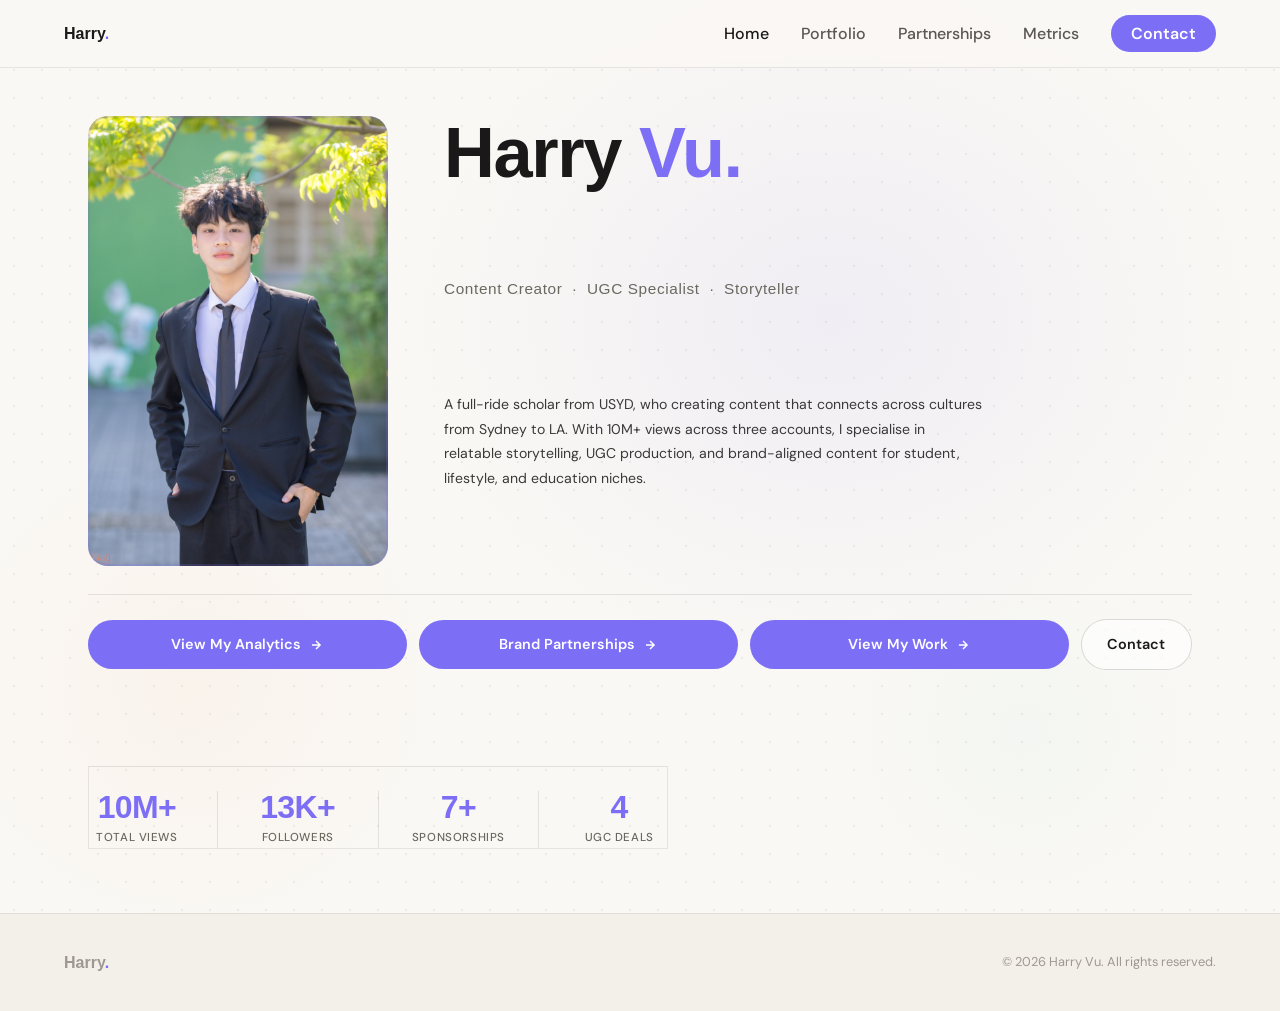
==== commit efd20748: "Add files via upload" ====
--- a/index.html
+++ b/index.html
@@ -125,45 +125,59 @@
   }
 
   /* ── Stats: full width, after buttons ── */
-  .stats-strip {
+  .hero__content .stats-strip {
     grid-column: 1 / -1;
     grid-row: 6;
-    display: flex;
-    gap: 0;
-    flex-wrap: nowrap;
+    display: flex !important;
+    gap: 0 !important;
+    flex-wrap: nowrap !important;
     border-top: 1px solid rgba(26,24,24,0.1);
-    padding-top: 1.5rem;
-  }
-
-  .stat {
-    flex: 1;
-    padding-right: 2rem;
-    border-right: 1px solid rgba(26,24,24,0.1);
-    margin-right: 2rem;
-  }
-
-  .stat:last-child {
-    border-right: none;
-    margin-right: 0;
-    padding-right: 0;
-  }
-
-  .stat__number {
+    border-radius: 0 !important;
+    background: transparent !important;
+    padding: 1.5rem 0 0 !important;
+    margin: 0 !important;
+    box-shadow: none !important;
+    overflow: visible !important;
+  }
+
+  .hero__content .stats-strip .stat {
+    flex: 1 !important;
+    padding: 0 2rem 0 0 !important;
+    margin: 0 2rem 0 0 !important;
+    border-right: 1px solid rgba(26,24,24,0.1) !important;
+    border-top: none !important;
+    border-bottom: none !important;
+    border-left: none !important;
+    border-radius: 0 !important;
+    background: transparent !important;
+    box-shadow: none !important;
+    min-width: 0;
+  }
+
+  .hero__content .stats-strip .stat:last-child {
+    border-right: none !important;
+    margin-right: 0 !important;
+    padding-right: 0 !important;
+  }
+
+  .hero__content .stats-strip .stat__number {
     font-family: 'Clash Display', sans-serif;
-    font-size: clamp(1.7rem, 2.5vw, 2.5rem);
+    font-size: clamp(1.7rem, 2.5vw, 2.5rem) !important;
     font-weight: 700;
     color: var(--accent);
     line-height: 1;
     letter-spacing: -0.02em;
-  }
-
-  .stat__label {
+    white-space: nowrap;
+  }
+
+  .hero__content .stats-strip .stat__label {
     font-size: 0.72rem;
     color: var(--text-muted, #6b6860);
     margin-top: 0.4rem;
     letter-spacing: 0.05em;
     text-transform: uppercase;
     font-weight: 500;
+    white-space: nowrap;
   }
 
   /* ── Name ── */
@@ -215,7 +229,7 @@
     .hero__bio-row    { grid-column: 1; grid-row: auto; }
     .hero__divider    { grid-column: 1; grid-row: auto; }
     .hero__actions    { grid-column: 1; grid-row: auto; flex-wrap: wrap; }
-    .stats-strip      { grid-column: 1; grid-row: auto; flex-wrap: wrap; gap: 1.25rem; }
+    .hero__content .stats-strip { grid-column: 1; grid-row: auto; flex-wrap: wrap !important; gap: 1.25rem !important; }
 
     .hero__photo-wrap {
       height: 280px;
@@ -225,11 +239,11 @@
     .hero__actions .btn { flex: 1 1 45%; }
     .hero__actions .btn--ghost { flex: 0 0 auto; }
 
-    .stat {
-      flex: 1 1 40%;
-      border-right: none;
-      margin-right: 0;
-      padding-right: 0;
+    .hero__content .stats-strip .stat {
+      flex: 1 1 40% !important;
+      border-right: none !important;
+      margin-right: 0 !important;
+      padding-right: 0 !important;
     }
 
     .hero__name { white-space: normal; }
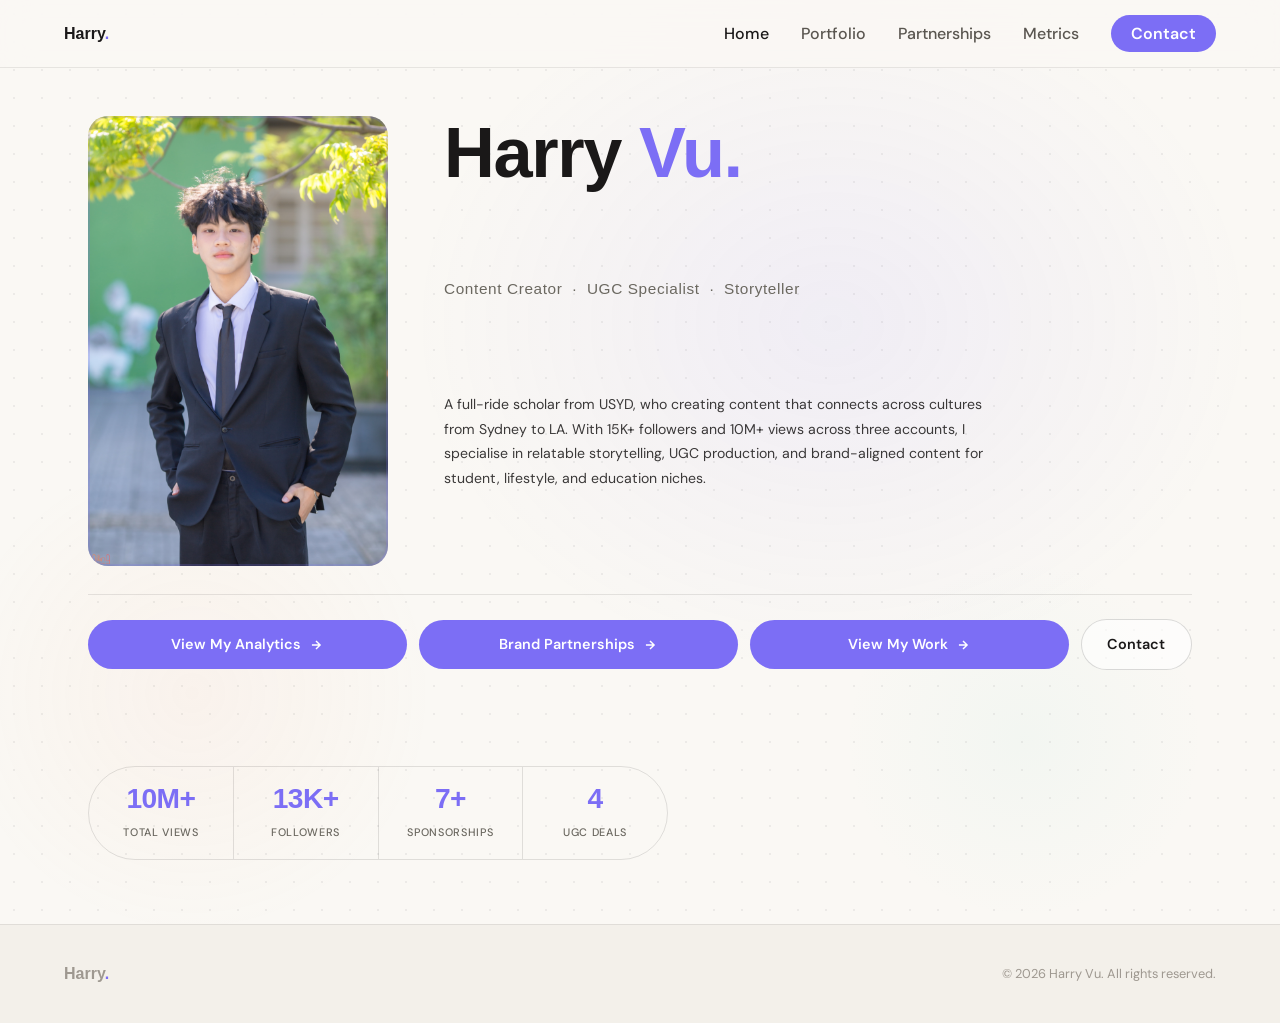
==== commit 1d839090: "Add files via upload" ====
--- a/index.html
+++ b/index.html
@@ -124,27 +124,31 @@
     padding-right: 1.6rem;
   }
 
-  /* ── Stats: full width, after buttons ── */
+  /* ── Stats: squircle container matching button row ── */
   .hero__content .stats-strip {
     grid-column: 1 / -1;
     grid-row: 6;
     display: flex !important;
+    flex-wrap: nowrap !important;
     gap: 0 !important;
-    flex-wrap: nowrap !important;
-    border-top: 1px solid rgba(26,24,24,0.1);
-    border-radius: 0 !important;
+    border: 1.5px solid rgba(26,24,24,0.12) !important;
+    border-radius: 100px !important;
     background: transparent !important;
-    padding: 1.5rem 0 0 !important;
+    padding: 0 !important;
     margin: 0 !important;
     box-shadow: none !important;
-    overflow: visible !important;
+    overflow: hidden !important;
   }
 
   .hero__content .stats-strip .stat {
     flex: 1 !important;
-    padding: 0 2rem 0 0 !important;
-    margin: 0 2rem 0 0 !important;
-    border-right: 1px solid rgba(26,24,24,0.1) !important;
+    display: flex !important;
+    flex-direction: column !important;
+    align-items: center !important;
+    justify-content: center !important;
+    padding: 1.1rem 1rem !important;
+    margin: 0 !important;
+    border-right: 1.5px solid rgba(26,24,24,0.12) !important;
     border-top: none !important;
     border-bottom: none !important;
     border-left: none !important;
@@ -152,17 +156,16 @@
     background: transparent !important;
     box-shadow: none !important;
     min-width: 0;
+    text-align: center;
   }
 
   .hero__content .stats-strip .stat:last-child {
     border-right: none !important;
-    margin-right: 0 !important;
-    padding-right: 0 !important;
   }
 
   .hero__content .stats-strip .stat__number {
     font-family: 'Clash Display', sans-serif;
-    font-size: clamp(1.7rem, 2.5vw, 2.5rem) !important;
+    font-size: clamp(1.4rem, 2.2vw, 2.1rem) !important;
     font-weight: 700;
     color: var(--accent);
     line-height: 1;
@@ -171,10 +174,10 @@
   }
 
   .hero__content .stats-strip .stat__label {
-    font-size: 0.72rem;
+    font-size: 0.68rem;
     color: var(--text-muted, #6b6860);
-    margin-top: 0.4rem;
-    letter-spacing: 0.05em;
+    margin-top: 0.35rem;
+    letter-spacing: 0.06em;
     text-transform: uppercase;
     font-weight: 500;
     white-space: nowrap;
@@ -229,7 +232,7 @@
     .hero__bio-row    { grid-column: 1; grid-row: auto; }
     .hero__divider    { grid-column: 1; grid-row: auto; }
     .hero__actions    { grid-column: 1; grid-row: auto; flex-wrap: wrap; }
-    .hero__content .stats-strip { grid-column: 1; grid-row: auto; flex-wrap: wrap !important; gap: 1.25rem !important; }
+    .hero__content .stats-strip { grid-column: 1; grid-row: auto; flex-wrap: wrap !important; border-radius: 20px !important; }
 
     .hero__photo-wrap {
       height: 280px;
@@ -240,11 +243,15 @@
     .hero__actions .btn--ghost { flex: 0 0 auto; }
 
     .hero__content .stats-strip .stat {
-      flex: 1 1 40% !important;
-      border-right: none !important;
-      margin-right: 0 !important;
-      padding-right: 0 !important;
+      flex: 1 1 50% !important;
+      border-right: 1.5px solid rgba(26,24,24,0.12) !important;
+      border-bottom: 1.5px solid rgba(26,24,24,0.12) !important;
+      margin: 0 !important;
     }
+    .hero__content .stats-strip .stat:nth-child(2) { border-right: none !important; }
+    .hero__content .stats-strip .stat:nth-child(3),
+    .hero__content .stats-strip .stat:nth-child(4) { border-bottom: none !important; }
+    .hero__content .stats-strip .stat:nth-child(4) { border-right: none !important; }
 
     .hero__name { white-space: normal; }
   }
@@ -307,7 +314,7 @@
     <!-- COL 2, ROW 3: Bio -->
     <div class="hero__bio-row fade-in delay-2">
       <p class="hero__bio">
-        A full-ride scholar from USYD, who creating content that connects across cultures from Sydney to LA. With 10M+ views across three accounts, I specialise in relatable storytelling, UGC production, and brand-aligned content for student, lifestyle, and education niches.
+        A full-ride scholar from USYD, who creating content that connects across cultures from Sydney to LA. With 15K+ followers and 10M+ views across three accounts, I specialise in relatable storytelling, UGC production, and brand-aligned content for student, lifestyle, and education niches.
       </p>
     </div>
 
